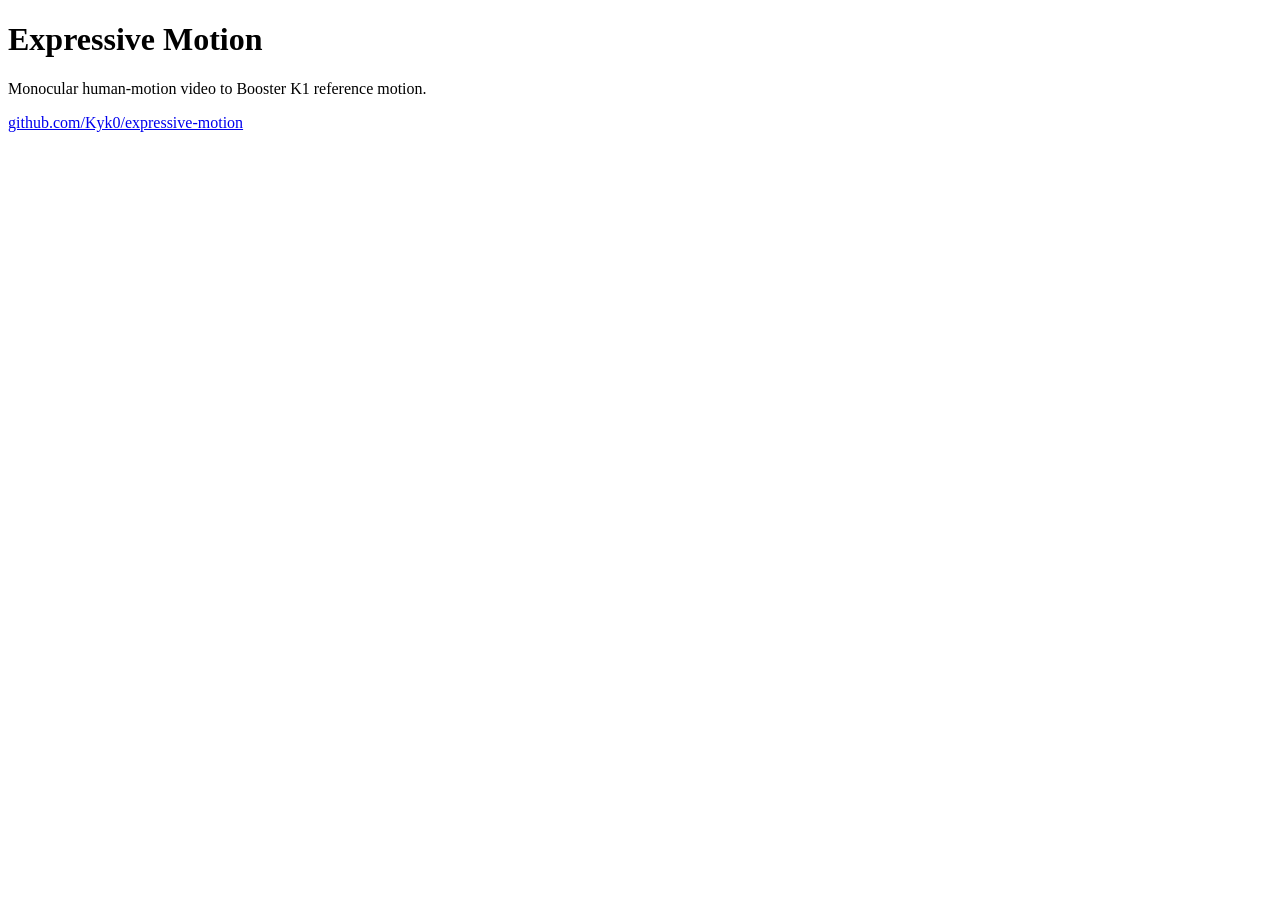
==== docs/index.html @ d025dd34 "Add GitHub Pages redirect for poster QR code" ====
<!DOCTYPE html>
<html lang="en">
<head>
<meta charset="utf-8">
<meta name="viewport" content="width=device-width, initial-scale=1">
<title>Expressive Motion</title>
</head>
<body>
<h1>Expressive Motion</h1>
<p>Monocular human-motion video to Booster K1 reference motion.</p>
<p><a href="https://github.com/Kyk0/expressive-motion">github.com/Kyk0/expressive-motion</a></p>
</body>
</html>
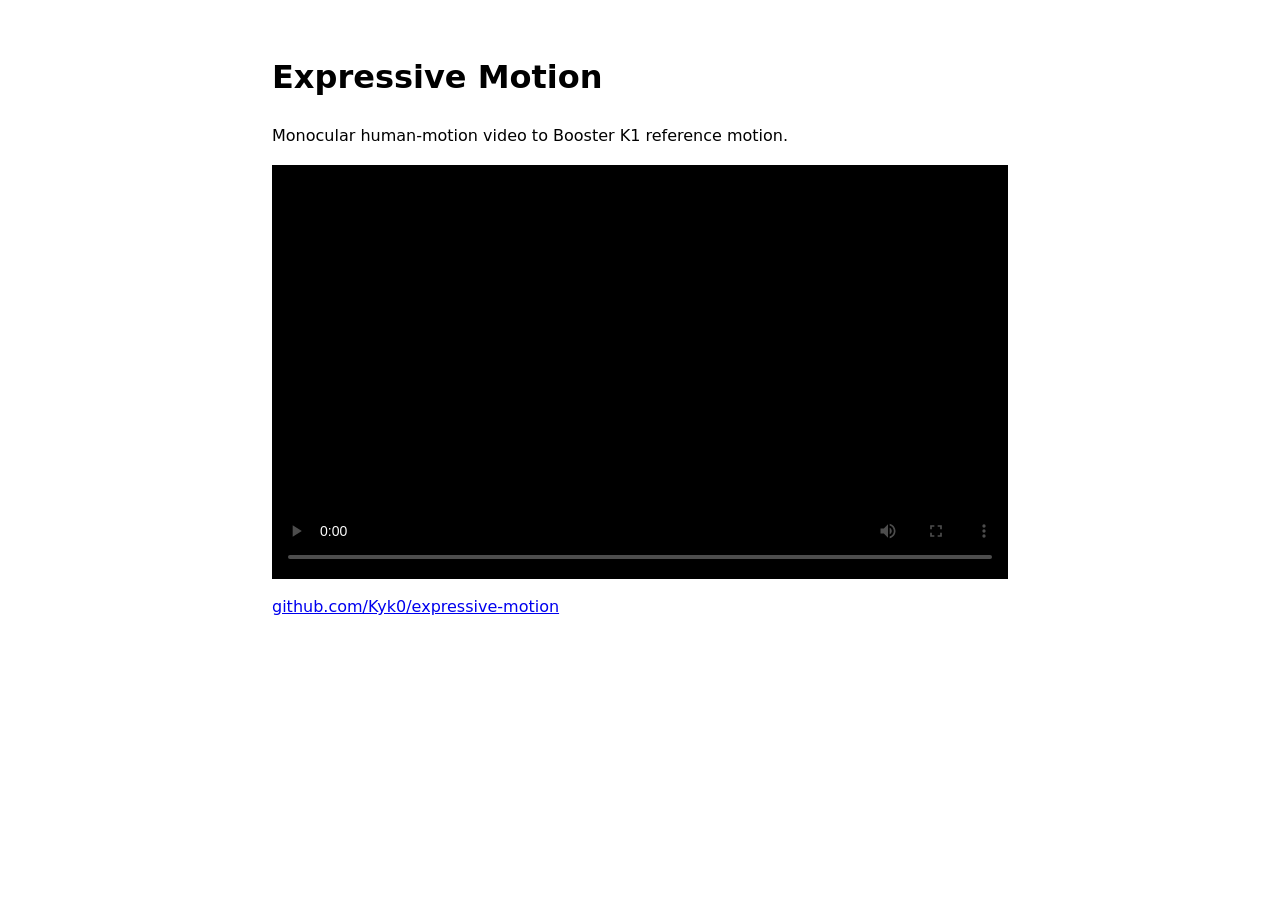
==== commit ddbec5b1: "Update index.html" ====
--- a/docs/index.html
+++ b/docs/index.html
@@ -4,10 +4,23 @@
 <meta charset="utf-8">
 <meta name="viewport" content="width=device-width, initial-scale=1">
 <title>Expressive Motion</title>
+<style>
+  body { max-width: 46rem; margin: 0 auto; padding: 2rem 1.25rem;
+         font-family: system-ui, sans-serif; line-height: 1.55; }
+  video { width: 100%; display: block; background: #000; aspect-ratio: 16/9; }
+</style>
 </head>
 <body>
+
 <h1>Expressive Motion</h1>
 <p>Monocular human-motion video to Booster K1 reference motion.</p>
+
+<video controls playsinline preload="metadata" poster="video/poster.jpg">
+  <source src="video/demo.mp4" type="video/mp4">
+  <a href="video/demo.mp4">Download the video</a>
+</video>
+
 <p><a href="https://github.com/Kyk0/expressive-motion">github.com/Kyk0/expressive-motion</a></p>
+
 </body>
 </html>
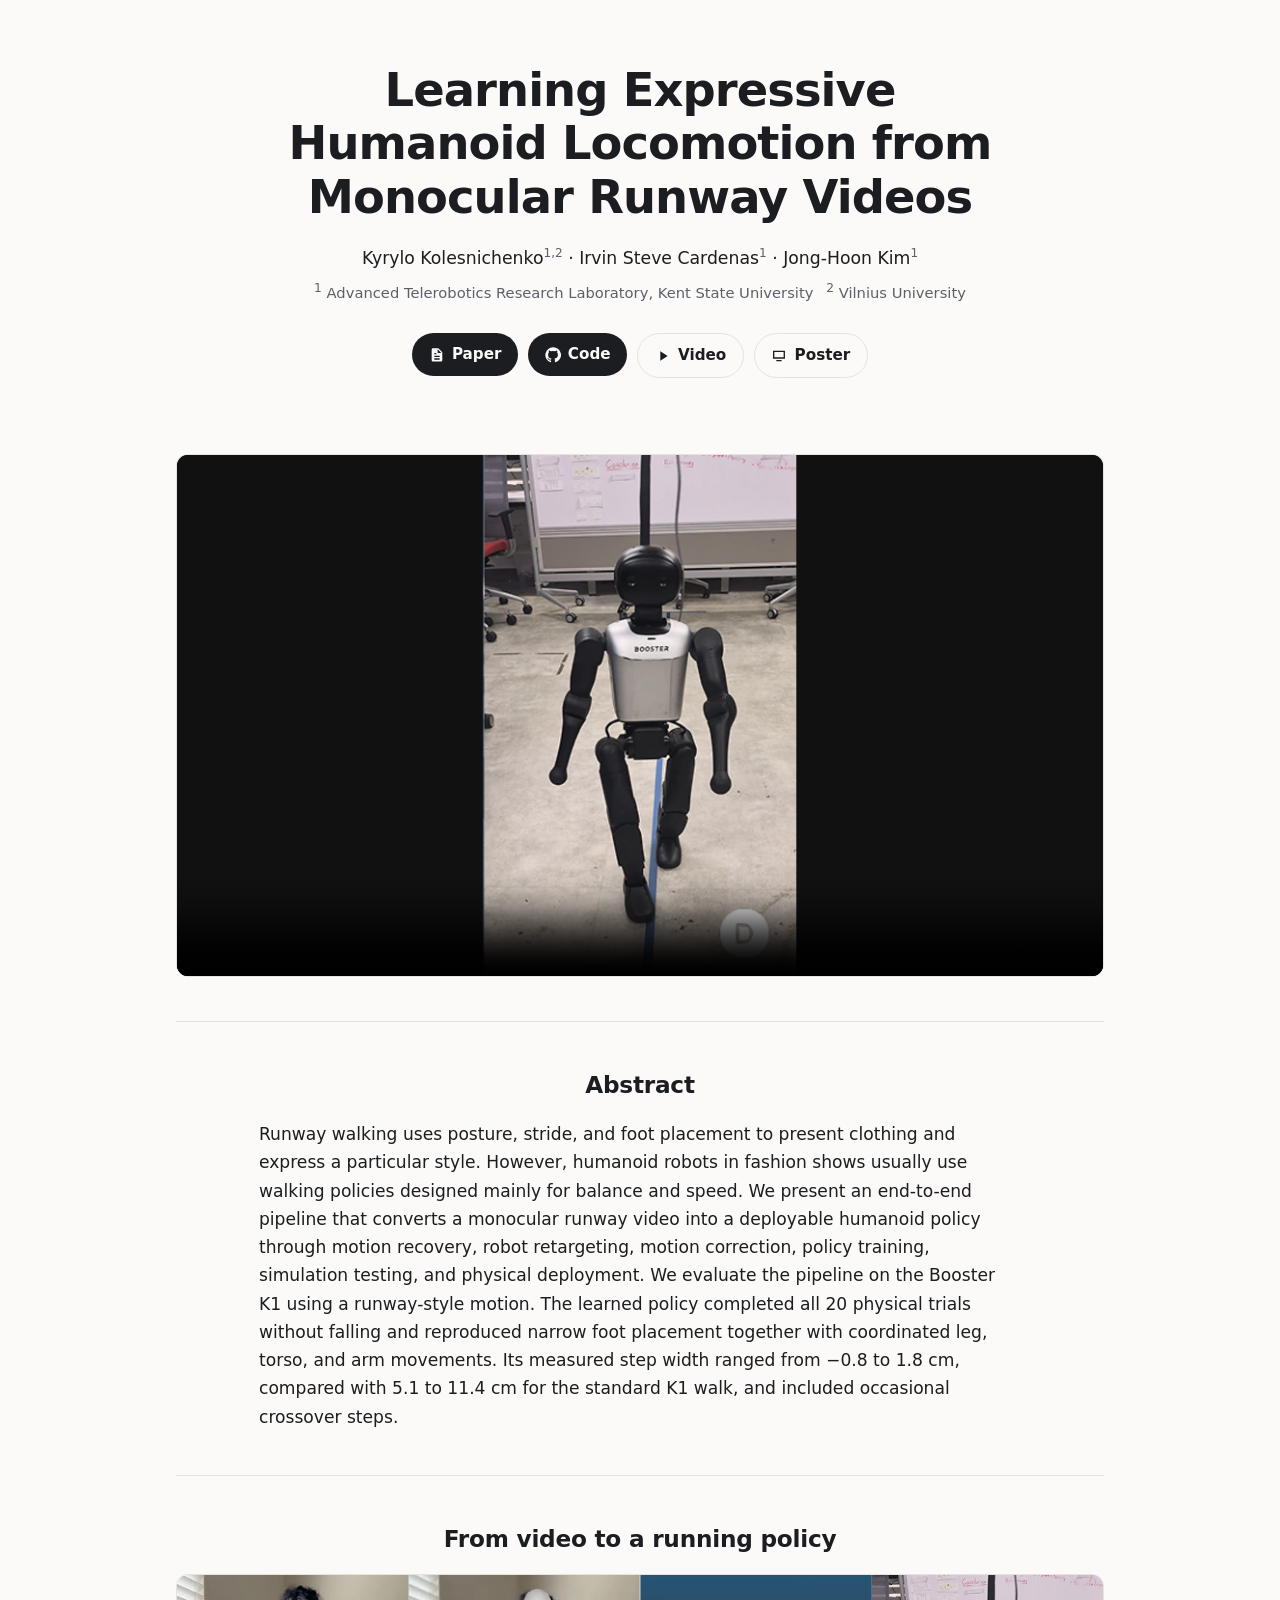
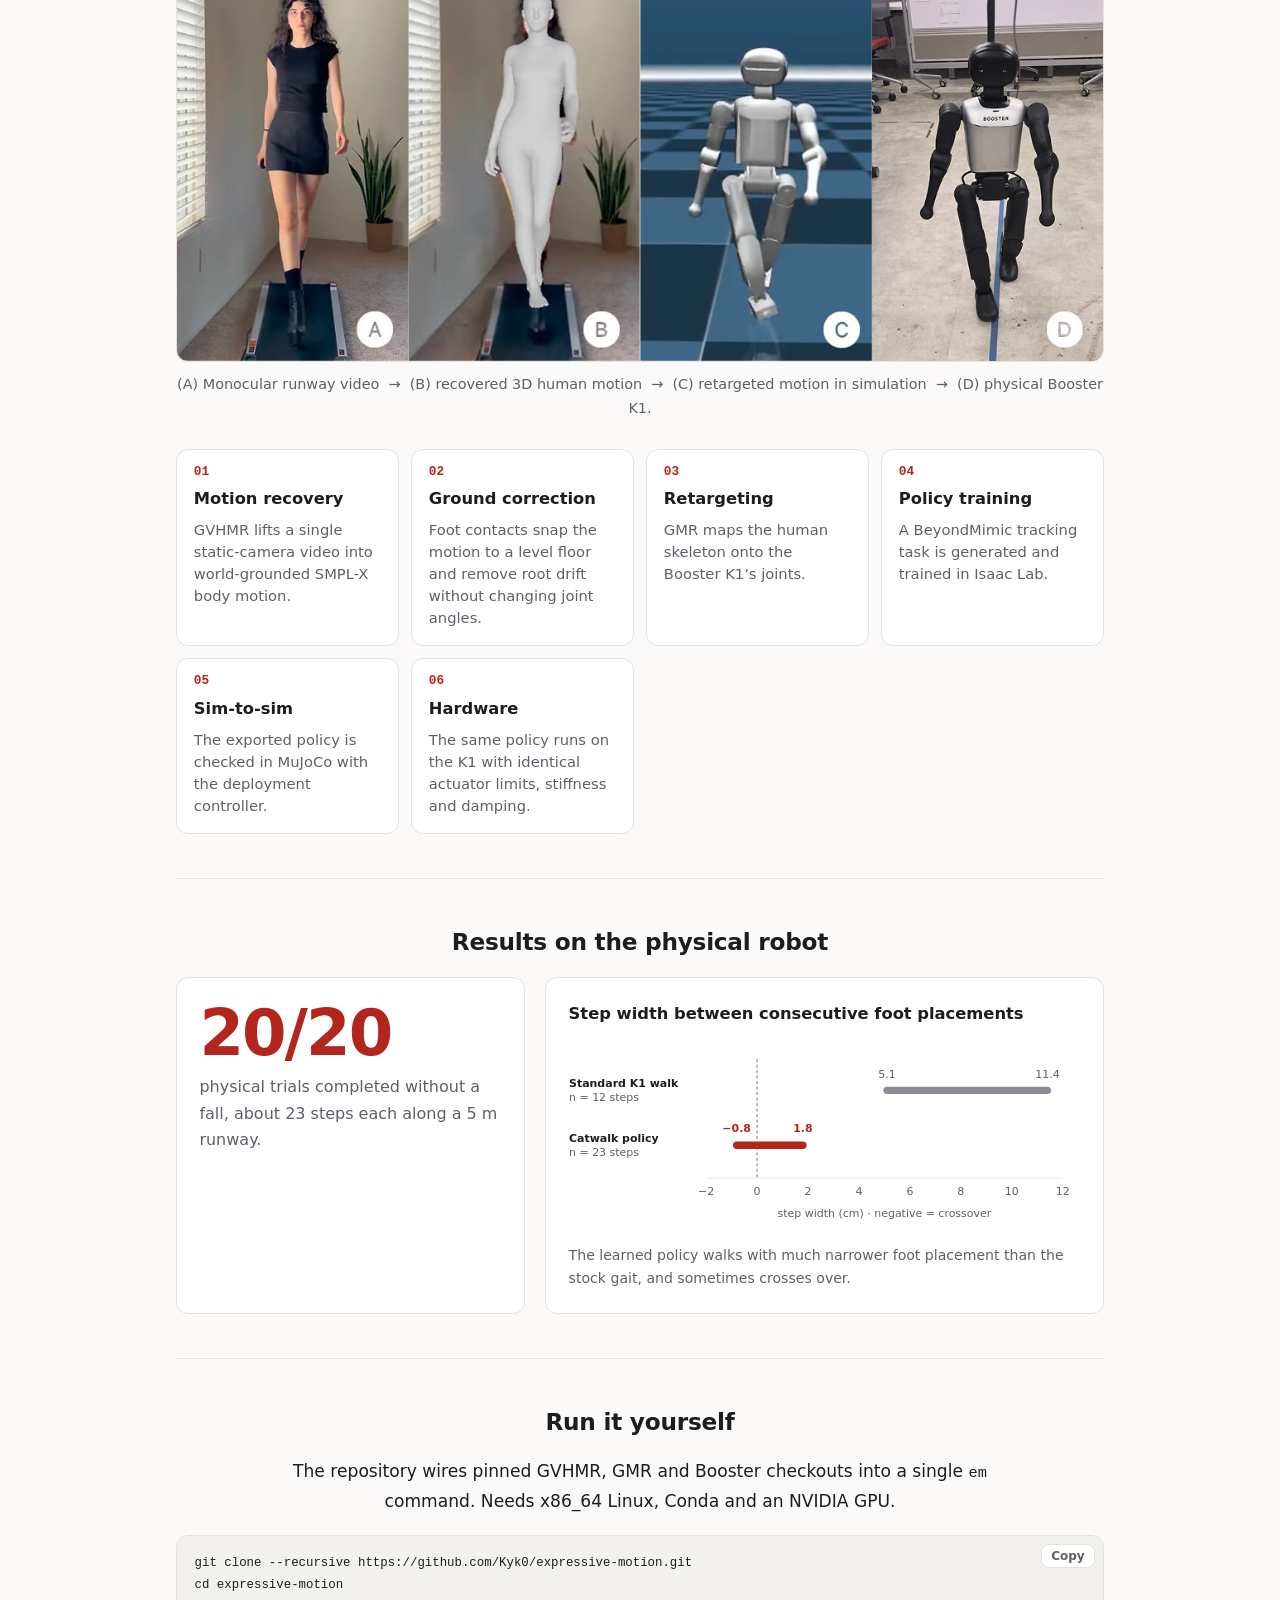
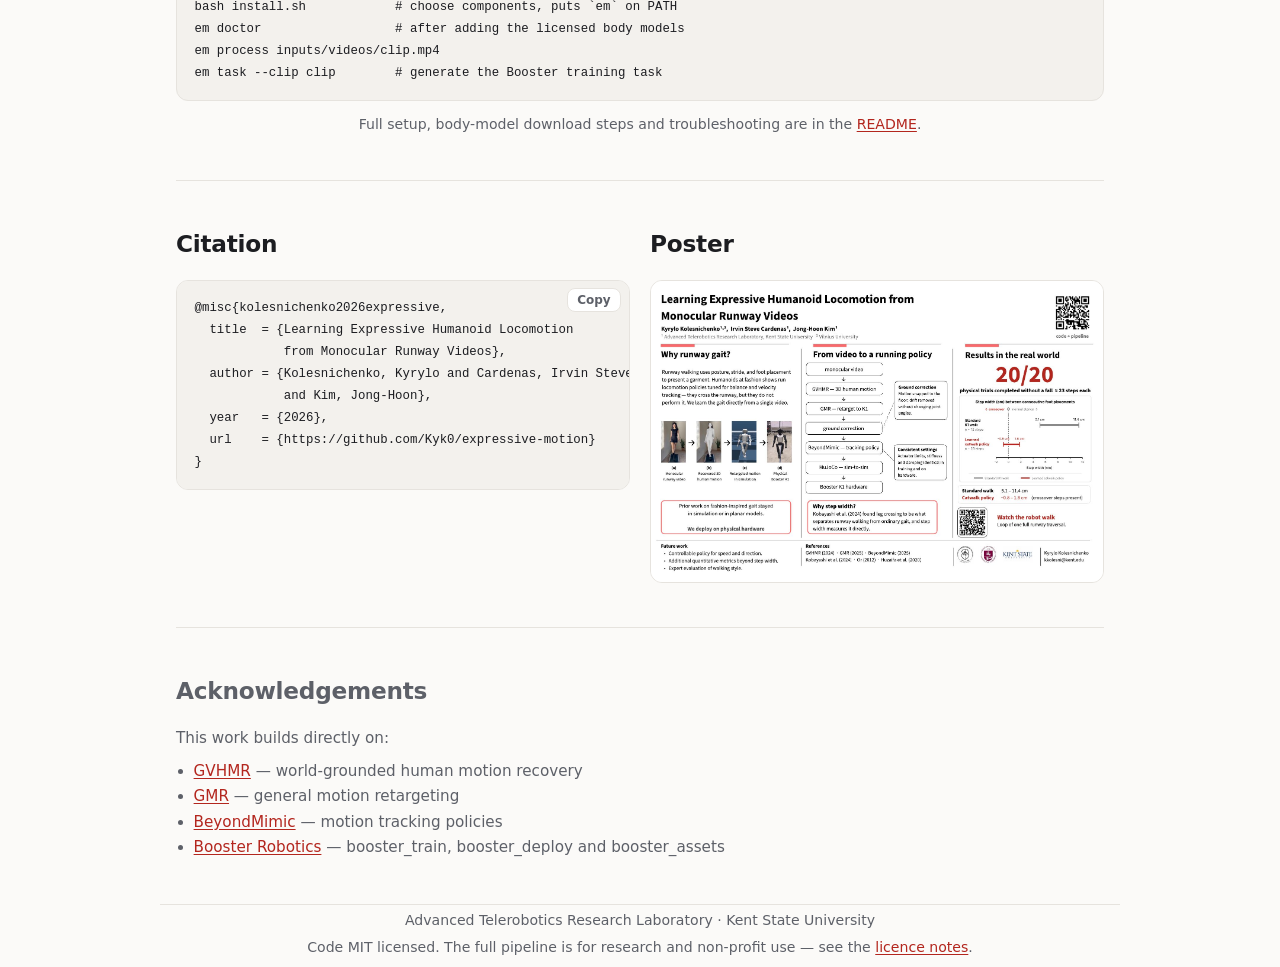
==== commit 22623798: "Polish project page and README for publication - Replace the bare docs pages with a project page (ab" ====
--- a/docs/index.html
+++ b/docs/index.html
@@ -3,24 +3,200 @@
 <head>
 <meta charset="utf-8">
 <meta name="viewport" content="width=device-width, initial-scale=1">
-<title>Expressive Motion</title>
-<style>
-  body { max-width: 46rem; margin: 0 auto; padding: 2rem 1.25rem;
-         font-family: system-ui, sans-serif; line-height: 1.55; }
-  video { width: 100%; display: block; background: #000; aspect-ratio: 16/9; }
-</style>
+<title>Expressive Humanoid Locomotion</title>
+<meta name="description" content="An end-to-end pipeline that turns a single monocular runway video into a deployable Booster K1 humanoid walking policy.">
+<meta name="theme-color" content="#111215">
+<link rel="canonical" href="https://kyk0.github.io/expressive-motion/">
+<link rel="icon" href="assets/favicon.svg" type="image/svg+xml">
+<meta property="og:type" content="website">
+<meta property="og:title" content="Learning Expressive Humanoid Locomotion from Monocular Runway Videos">
+<meta property="og:description" content="From one runway video to a catwalk policy running on a physical Booster K1 humanoid.">
+<meta property="og:url" content="https://kyk0.github.io/expressive-motion/">
+<meta property="og:image" content="https://kyk0.github.io/expressive-motion/assets/og.jpg">
+<meta name="twitter:card" content="summary_large_image">
+<link rel="stylesheet" href="assets/style.css">
 </head>
 <body>
 
-<h1>Expressive Motion</h1>
-<p>Monocular human-motion video to Booster K1 reference motion.</p>
-
-<video controls playsinline preload="metadata" poster="video/poster.jpg">
-  <source src="video/demo.mp4" type="video/mp4">
-  <a href="video/demo.mp4">Download the video</a>
-</video>
-
-<p><a href="https://github.com/Kyk0/expressive-motion">github.com/Kyk0/expressive-motion</a></p>
-
+<header class="hero wrap">
+  <h1>Learning Expressive Humanoid Locomotion from Monocular Runway Videos</h1>
+  <p class="authors">
+    Kyrylo Kolesnichenko<sup>1,2</sup> &middot;
+    Irvin Steve Cardenas<sup>1</sup> &middot;
+    Jong-Hoon Kim<sup>1</sup>
+  </p>
+  <p class="affil"><span><sup>1</sup> Advanced Telerobotics Research Laboratory, Kent State University</span><span><sup>2</sup> Vilnius University</span></p>
+
+  <ul class="links">
+    <li><a class="btn" href="https://github.com/Kyk0/expressive-motion/blob/main/paper/Expressive_Humanoid_Locomotion.pdf">
+      <svg viewBox="0 0 24 24" aria-hidden="true"><path d="M14 2H6a2 2 0 0 0-2 2v16a2 2 0 0 0 2 2h12a2 2 0 0 0 2-2V8zm-1 7V3.5L18.5 9zM8 13h8v2H8zm0 4h8v2H8zm0-8h3v2H8z"/></svg>
+      Paper</a></li>
+    <li><a class="btn" href="https://github.com/Kyk0/expressive-motion">
+      <svg viewBox="0 0 24 24" aria-hidden="true"><path d="M12 .5a11.5 11.5 0 0 0-3.64 22.41c.58.1.79-.25.79-.56v-2c-3.2.7-3.88-1.37-3.88-1.37-.52-1.33-1.28-1.69-1.28-1.69-1.04-.71.08-.7.08-.7 1.15.08 1.76 1.19 1.76 1.19 1.03 1.76 2.69 1.25 3.35.96.1-.75.4-1.25.73-1.54-2.55-.29-5.24-1.28-5.24-5.68 0-1.26.45-2.28 1.19-3.09-.12-.29-.52-1.46.11-3.05 0 0 .97-.31 3.17 1.18a11 11 0 0 1 5.77 0c2.2-1.49 3.17-1.18 3.17-1.18.63 1.59.23 2.76.11 3.05.74.81 1.19 1.83 1.19 3.09 0 4.41-2.7 5.38-5.26 5.67.41.36.78 1.06.78 2.14v3.17c0 .31.21.67.8.56A11.5 11.5 0 0 0 12 .5z"/></svg>
+      Code</a></li>
+    <li><a class="btn ghost" href="video/">
+      <svg viewBox="0 0 24 24" aria-hidden="true"><path d="M8 5v14l11-7z"/></svg>
+      Video</a></li>
+    <li><a class="btn ghost" href="video/expressive-motion_poster.pdf">
+      <svg viewBox="0 0 24 24" aria-hidden="true"><path d="M3 4h18v12H3zm2 2v8h14V6zm3 12h8v2H8z"/></svg>
+      Poster</a></li>
+  </ul>
+</header>
+
+<main class="wrap">
+
+  <section>
+    <figure class="media">
+      <video controls playsinline muted loop preload="metadata" poster="video/poster.jpg">
+        <source src="video/demo.mp4" type="video/mp4">
+        <a href="video/demo.mp4">Download the video</a>
+      </video>
+    </figure>
+  </section>
+
+  <section>
+    <h2 class="center">Abstract</h2>
+    <p class="lead">
+      Runway walking uses posture, stride, and foot placement to present clothing and express a
+      particular style. However, humanoid robots in fashion shows usually use walking policies
+      designed mainly for balance and speed. We present an end-to-end pipeline that converts a
+      monocular runway video into a deployable humanoid policy through motion recovery, robot
+      retargeting, motion correction, policy training, simulation testing, and physical deployment.
+      We evaluate the pipeline on the Booster K1 using a runway-style motion. The learned policy
+      completed all 20 physical trials without falling and reproduced narrow foot placement together
+      with coordinated leg, torso, and arm movements. Its measured step width ranged from &minus;0.8
+      to 1.8&nbsp;cm, compared with 5.1 to 11.4&nbsp;cm for the standard K1 walk, and included
+      occasional crossover steps.
+    </p>
+  </section>
+
+  <section>
+    <h2 class="center">From video to a running policy</h2>
+    <figure>
+      <img class="figure-img" src="assets/pipeline.jpg" width="1119" height="466" loading="lazy"
+           alt="Four panels: a person walking on a runway, the recovered 3D body mesh, the retargeted K1 robot in simulation, and the physical Booster K1 walking.">
+      <figcaption>(A) Monocular runway video &nbsp;&rarr;&nbsp; (B) recovered 3D human motion &nbsp;&rarr;&nbsp; (C) retargeted motion in simulation &nbsp;&rarr;&nbsp; (D) physical Booster K1.</figcaption>
+    </figure>
+
+    <ol class="steps">
+      <li><h3>Motion recovery</h3><p>GVHMR lifts a single static-camera video into world-grounded SMPL-X body motion.</p></li>
+      <li><h3>Ground correction</h3><p>Foot contacts snap the motion to a level floor and remove root drift without changing joint angles.</p></li>
+      <li><h3>Retargeting</h3><p>GMR maps the human skeleton onto the Booster K1&rsquo;s joints.</p></li>
+      <li><h3>Policy training</h3><p>A BeyondMimic tracking task is generated and trained in Isaac Lab.</p></li>
+      <li><h3>Sim-to-sim</h3><p>The exported policy is checked in MuJoCo with the deployment controller.</p></li>
+      <li><h3>Hardware</h3><p>The same policy runs on the K1 with identical actuator limits, stiffness and damping.</p></li>
+    </ol>
+  </section>
+
+  <section>
+    <h2 class="center">Results on the physical robot</h2>
+    <div class="results">
+      <div class="card">
+        <div class="stat">20/20</div>
+        <p class="stat-label">physical trials completed without a fall, about 23 steps each along a 5&nbsp;m runway.</p>
+      </div>
+      <div class="card">
+        <h3>Step width between consecutive foot placements</h3>
+        <svg class="chart" viewBox="0 0 560 200" role="img"
+             aria-label="Step width range: standard K1 walk 5.1 to 11.4 cm; learned catwalk policy minus 0.8 to 1.8 cm.">
+          <line class="zero" x1="205.7" y1="20" x2="205.7" y2="150"/>
+          <line class="axis" x1="150" y1="150" x2="540" y2="150"/>
+          <g class="tick" text-anchor="middle">
+            <text x="150" y="168">&minus;2</text><text x="205.7" y="168">0</text>
+            <text x="261.4" y="168">2</text><text x="317.1" y="168">4</text>
+            <text x="372.9" y="168">6</text><text x="428.6" y="168">8</text>
+            <text x="484.3" y="168">10</text><text x="540" y="168">12</text>
+            <text x="345" y="192">step width (cm) &middot; negative = crossover</text>
+          </g>
+
+          <text class="label" x="0" y="50">Standard K1 walk</text>
+          <text class="sub" x="0" y="66">n = 12 steps</text>
+          <line class="bar-std" x1="347.8" y1="54" x2="523.3" y2="54" stroke-width="8" stroke-linecap="round"/>
+          <text class="val-std" x="347.8" y="40" text-anchor="middle">5.1</text>
+          <text class="val-std" x="523.3" y="40" text-anchor="middle">11.4</text>
+
+          <text class="label" x="0" y="110">Catwalk policy</text>
+          <text class="sub" x="0" y="126">n = 23 steps</text>
+          <line class="bar-cat" x1="183.4" y1="114" x2="255.9" y2="114" stroke-width="8" stroke-linecap="round"/>
+          <text class="val-cat" x="183.4" y="100" text-anchor="middle">&minus;0.8</text>
+          <text class="val-cat" x="255.9" y="100" text-anchor="middle">1.8</text>
+        </svg>
+        <p class="note">The learned policy walks with much narrower foot placement than the stock gait, and sometimes crosses over.</p>
+      </div>
+    </div>
+  </section>
+
+  <section>
+    <h2 class="center">Run it yourself</h2>
+    <p class="lead center" style="margin-bottom:1.25rem">
+      The repository wires pinned GVHMR, GMR and Booster checkouts into a single <code>em</code> command.
+      Needs x86_64 Linux, Conda and an NVIDIA GPU.
+    </p>
+    <div class="copyable">
+      <button class="copy" type="button" data-copy="quickstart">Copy</button>
+<pre id="quickstart"><code>git clone --recursive https://github.com/Kyk0/expressive-motion.git
+cd expressive-motion
+bash install.sh            # choose components, puts `em` on PATH
+em doctor                  # after adding the licensed body models
+em process inputs/videos/clip.mp4
+em task --clip clip        # generate the Booster training task</code></pre>
+    </div>
+    <p class="note center">Full setup, body-model download steps and troubleshooting are in the <a href="https://github.com/Kyk0/expressive-motion#readme">README</a>.</p>
+  </section>
+
+  <section>
+    <div class="two">
+      <div>
+        <h2>Citation</h2>
+        <div class="copyable">
+          <button class="copy" type="button" data-copy="bibtex">Copy</button>
+<pre id="bibtex"><code>@misc{kolesnichenko2026expressive,
+  title  = {Learning Expressive Humanoid Locomotion
+            from Monocular Runway Videos},
+  author = {Kolesnichenko, Kyrylo and Cardenas, Irvin Steve
+            and Kim, Jong-Hoon},
+  year   = {2026},
+  url    = {https://github.com/Kyk0/expressive-motion}
+}</code></pre>
+        </div>
+      </div>
+      <div>
+        <h2>Poster</h2>
+        <a class="poster-link" href="video/expressive-motion_poster.pdf">
+          <img src="assets/poster-thumb.jpg" width="1020" height="681" loading="lazy" alt="Conference poster for the project">
+        </a>
+      </div>
+    </div>
+  </section>
+
+  <section class="credits">
+    <h2>Acknowledgements</h2>
+    This work builds directly on:
+    <ul>
+      <li><a href="https://github.com/zju3dv/GVHMR">GVHMR</a> &mdash; world-grounded human motion recovery</li>
+      <li><a href="https://github.com/YanjieZe/GMR">GMR</a> &mdash; general motion retargeting</li>
+      <li><a href="https://beyondmimic.github.io/">BeyondMimic</a> &mdash; motion tracking policies</li>
+      <li><a href="https://github.com/BoosterRobotics">Booster Robotics</a> &mdash; booster_train, booster_deploy and booster_assets</li>
+    </ul>
+  </section>
+
+</main>
+
+<footer class="wrap">
+  <p>Advanced Telerobotics Research Laboratory &middot; Kent State University</p>
+  <p>Code MIT licensed. The full pipeline is for research and non-profit use &mdash; see the <a href="https://github.com/Kyk0/expressive-motion#license">licence notes</a>.</p>
+</footer>
+
+<script>
+  document.querySelectorAll('.copy').forEach(function (button) {
+    button.addEventListener('click', function () {
+      var text = document.getElementById(button.dataset.copy).innerText;
+      navigator.clipboard.writeText(text).then(function () {
+        button.textContent = 'Copied';
+        setTimeout(function () { button.textContent = 'Copy'; }, 1400);
+      }).catch(function () {});
+    });
+  });
+</script>
 </body>
 </html>
--- a/docs/assets/style.css
+++ b/docs/assets/style.css
@@ -0,0 +1,162 @@
+:root {
+  --bg: #fbfaf8;
+  --surface: #ffffff;
+  --text: #1c1d21;
+  --muted: #5d6068;
+  --line: #e6e3de;
+  --accent: #b3261e;
+  --accent-soft: #fbe9e7;
+  --neutral-bar: #8a8d94;
+  --code-bg: #f3f1ed;
+  --radius: 12px;
+  --max: 60rem;
+  color-scheme: light;
+}
+
+@media (prefers-color-scheme: dark) {
+  :root:not([data-theme="light"]) {
+    --bg: #111215;
+    --surface: #18191d;
+    --text: #ececef;
+    --muted: #a0a3ab;
+    --line: #2a2c31;
+    --accent: #ff7a6e;
+    --accent-soft: #2c1a19;
+    --neutral-bar: #7b7e86;
+    --code-bg: #1d1f23;
+    color-scheme: dark;
+  }
+}
+
+*, *::before, *::after { box-sizing: border-box; }
+
+html { -webkit-text-size-adjust: 100%; }
+
+body {
+  margin: 0;
+  background: var(--bg);
+  color: var(--text);
+  font: 16px/1.65 "Inter", system-ui, -apple-system, "Segoe UI", Roboto, sans-serif;
+  -webkit-font-smoothing: antialiased;
+}
+
+a { color: var(--accent); text-underline-offset: 2px; }
+
+img, video { max-width: 100%; height: auto; display: block; }
+
+.wrap { max-width: var(--max); margin: 0 auto; padding: 0 16px; }
+
+/* Header */
+.hero { padding: 4rem 0 2rem; text-align: center; }
+.hero h1 {
+  font-size: clamp(1.8rem, 4.6vw, 2.9rem);
+  line-height: 1.15;
+  letter-spacing: -0.02em;
+  margin: 0 auto 1.25rem;
+  max-width: 22ch;
+  text-wrap: balance;
+}
+.authors { font-size: 1.08rem; margin: 0; }
+.authors sup { color: var(--muted); font-size: 0.7em; }
+.affil { color: var(--muted); font-size: 0.92rem; margin: 0.35rem 0 0; }
+.affil span { display: inline-block; margin: 0 0.4rem; }
+
+.links {
+  display: flex; flex-wrap: wrap; justify-content: center; gap: 0.6rem;
+  margin: 1.75rem 0 0; padding: 0; list-style: none;
+}
+.btn {
+  display: inline-flex; align-items: center; gap: 0.45rem;
+  padding: 0.55rem 1.05rem; border-radius: 999px;
+  background: var(--text); color: var(--bg);
+  font-weight: 600; font-size: 0.95rem; text-decoration: none;
+  transition: transform .12s ease, opacity .12s ease;
+}
+.btn:hover { transform: translateY(-1px); opacity: .9; }
+.btn.ghost { background: transparent; color: var(--text); border: 1px solid var(--line); }
+.btn svg { width: 1.05em; height: 1.05em; fill: currentColor; }
+
+/* Media */
+.media {
+  border-radius: var(--radius); overflow: hidden;
+  background: #000; border: 1px solid var(--line);
+}
+.media video { width: 100%; aspect-ratio: 16 / 9; background: #000; }
+figure { margin: 0; }
+figcaption { color: var(--muted); font-size: 0.9rem; margin-top: 0.7rem; text-align: center; }
+
+/* Sections */
+section { padding: 2.75rem 0; border-top: 1px solid var(--line); }
+section:first-of-type { border-top: 0; }
+h2 { font-size: 1.45rem; letter-spacing: -0.01em; margin: 0 0 1rem; }
+h3 { font-size: 1.02rem; margin: 0 0 0.35rem; }
+.lead { font-size: 1.07rem; max-width: 70ch; margin: 0 auto; }
+.center { text-align: center; }
+
+.figure-img { border-radius: var(--radius); border: 1px solid var(--line); width: 100%; }
+
+/* Pipeline steps */
+.steps {
+  list-style: none; margin: 1.75rem 0 0; padding: 0;
+  display: grid; gap: 0.75rem;
+  grid-template-columns: repeat(auto-fit, minmax(11.5rem, 1fr));
+  counter-reset: step;
+}
+.steps li {
+  background: var(--surface); border: 1px solid var(--line);
+  border-radius: var(--radius); padding: 1rem 1.05rem;
+  counter-increment: step;
+}
+.steps li::before {
+  content: counter(step, decimal-leading-zero);
+  display: block; color: var(--accent);
+  font: 600 0.8rem/1 ui-monospace, SFMono-Regular, Menlo, monospace;
+  margin-bottom: 0.5rem;
+}
+.steps p { margin: 0; color: var(--muted); font-size: 0.92rem; line-height: 1.5; }
+
+/* Results */
+.results { display: grid; gap: 1.25rem; grid-template-columns: minmax(0, 1fr) minmax(0, 1.6fr); align-items: stretch; }
+@media (max-width: 720px) { .results { grid-template-columns: minmax(0, 1fr); } }
+.card {
+  background: var(--surface); border: 1px solid var(--line);
+  border-radius: var(--radius); padding: 1.4rem;
+}
+.stat { font-size: clamp(2.8rem, 8vw, 4rem); font-weight: 750; line-height: 1; color: var(--accent); letter-spacing: -0.03em; }
+.stat-label { margin: 0.6rem 0 0; color: var(--muted); }
+
+.chart { width: 100%; height: auto; margin-top: 0.5rem; font: 12px system-ui, sans-serif; }
+.chart .axis { stroke: var(--line); }
+.chart .zero { stroke: var(--muted); stroke-dasharray: 3 3; }
+.chart .tick { fill: var(--muted); }
+.chart .label { fill: var(--text); font-weight: 600; }
+.chart .sub { fill: var(--muted); }
+.chart .bar-std { stroke: var(--neutral-bar); }
+.chart .bar-cat { stroke: var(--accent); }
+.chart .val-std { fill: var(--muted); }
+.chart .val-cat { fill: var(--accent); font-weight: 600; }
+.note { color: var(--muted); font-size: 0.88rem; margin: 0.75rem 0 0; }
+
+/* Code */
+pre, code { font-family: ui-monospace, SFMono-Regular, Menlo, Consolas, monospace; }
+pre {
+  background: var(--code-bg); border: 1px solid var(--line); border-radius: var(--radius);
+  padding: 1rem 1.1rem; overflow-x: auto; font-size: 0.86rem; line-height: 1.6; margin: 0;
+}
+code { font-size: 0.9em; }
+.copyable { position: relative; }
+.copy {
+  position: absolute; top: 0.55rem; right: 0.55rem;
+  border: 1px solid var(--line); background: var(--surface); color: var(--muted);
+  border-radius: 8px; padding: 0.25rem 0.6rem; font: 600 0.75rem system-ui, sans-serif; cursor: pointer;
+}
+.copy:hover { color: var(--text); }
+
+.two { display: grid; gap: 1.25rem; grid-template-columns: repeat(auto-fit, minmax(16rem, 1fr)); }
+.poster-link img { border-radius: var(--radius); border: 1px solid var(--line); }
+
+.credits { color: var(--muted); font-size: 0.95rem; }
+.credits ul { padding-left: 1.1rem; margin: 0.5rem 0 0; }
+
+footer { border-top: 1px solid var(--line); padding: 2rem 0 3rem; color: var(--muted); font-size: 0.88rem; text-align: center; }
+footer p { margin: 0.25rem 0; }
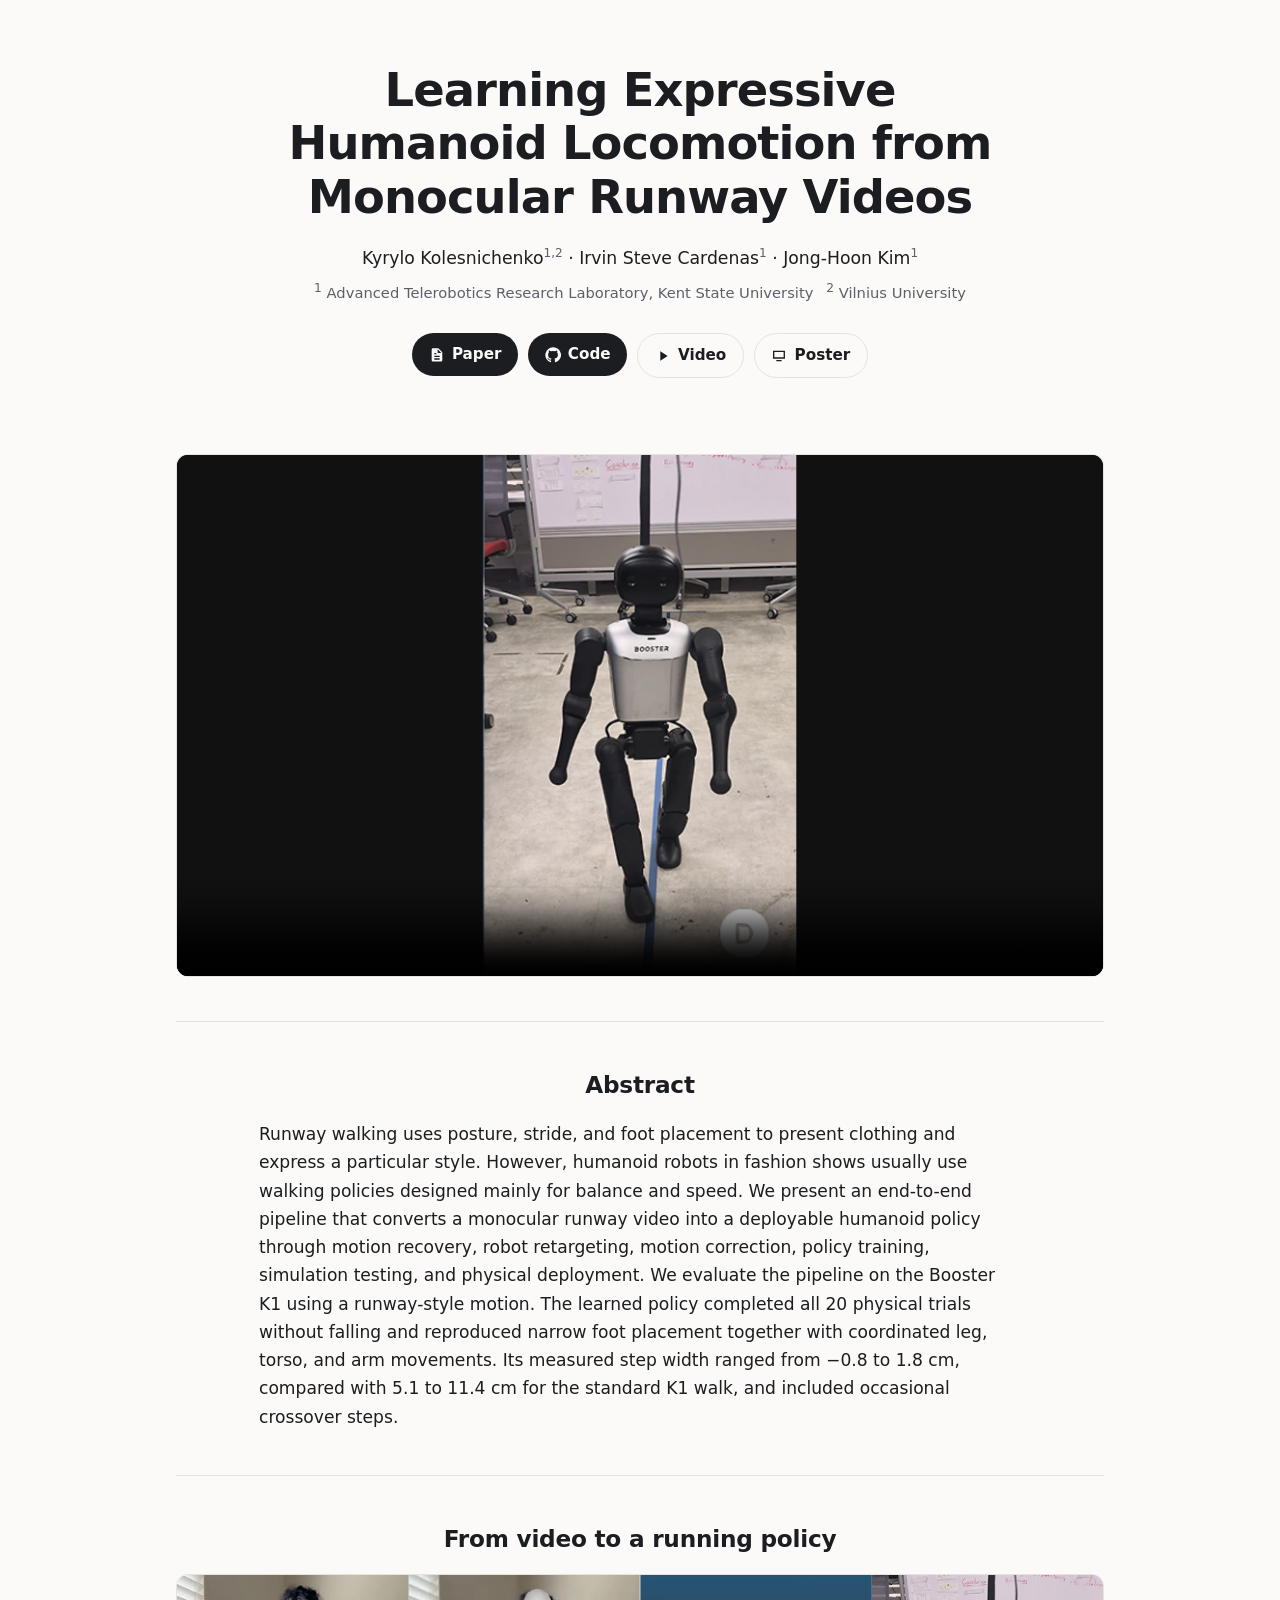
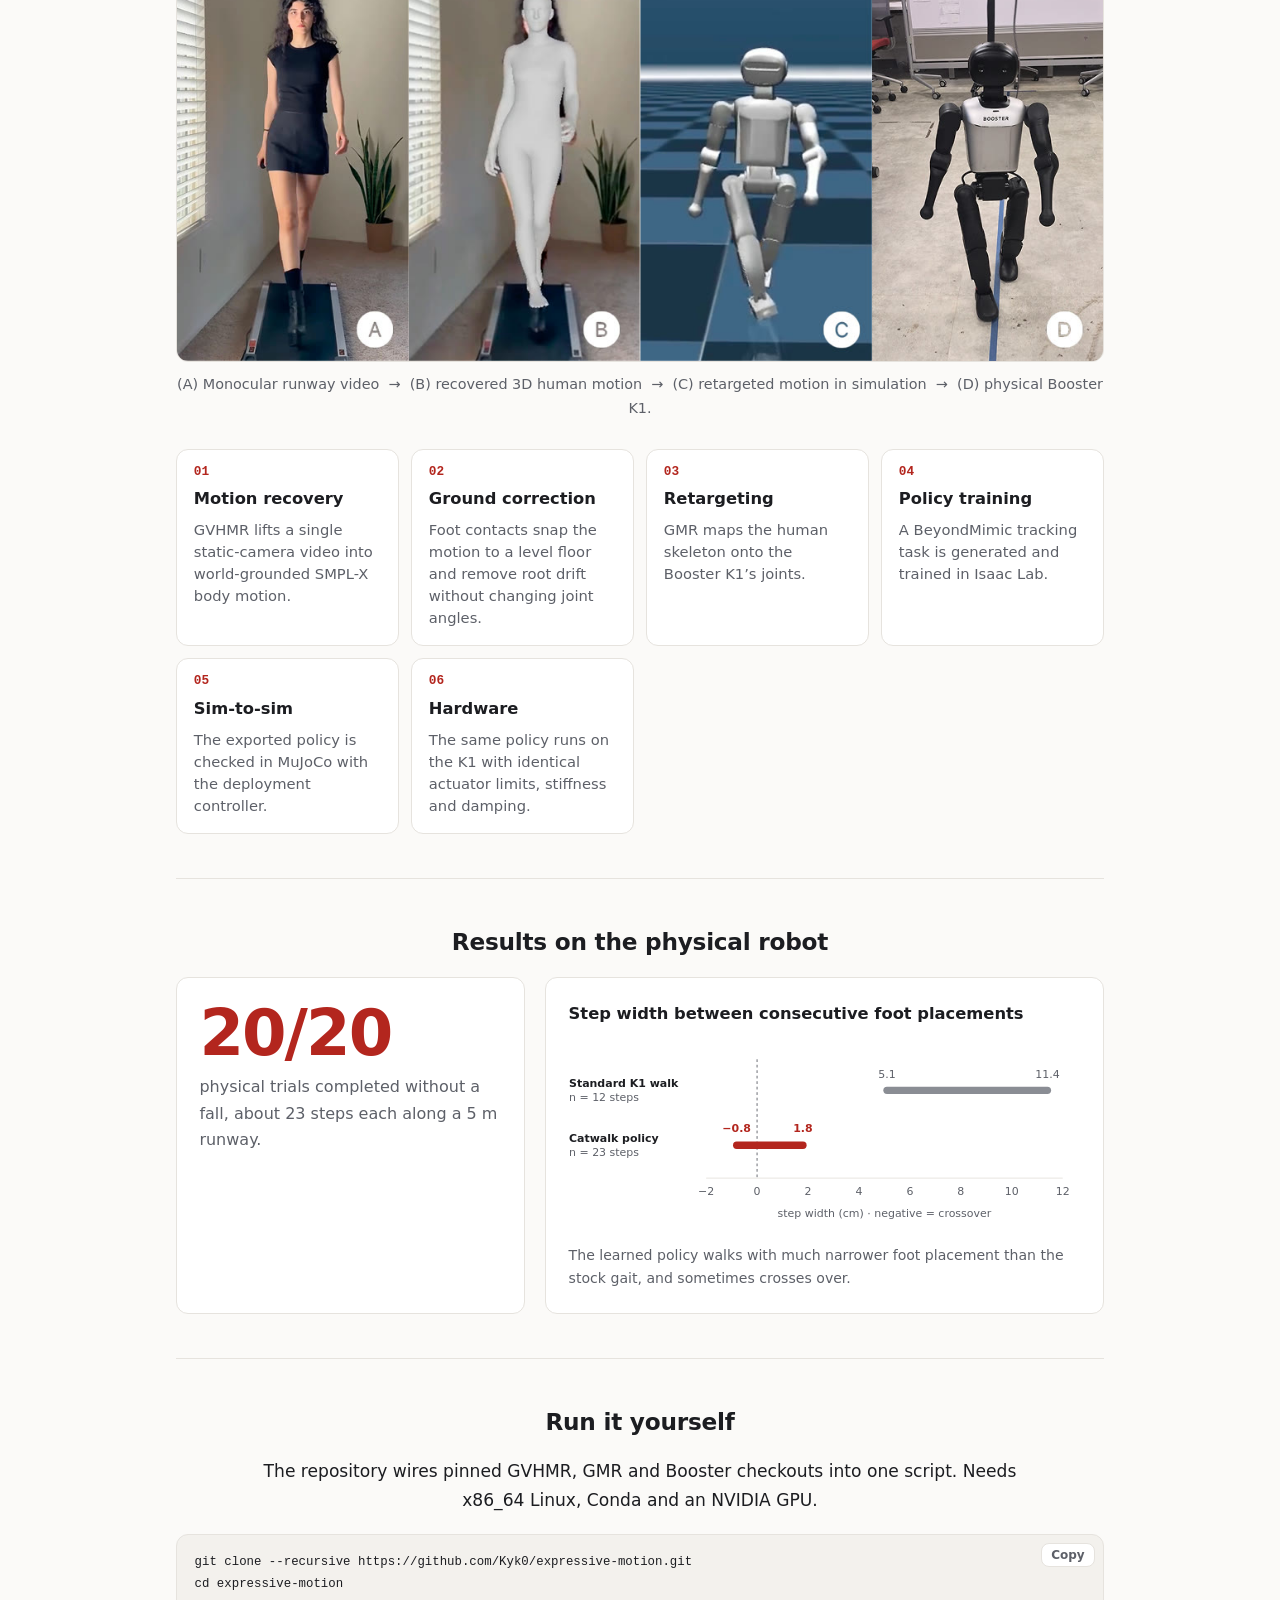
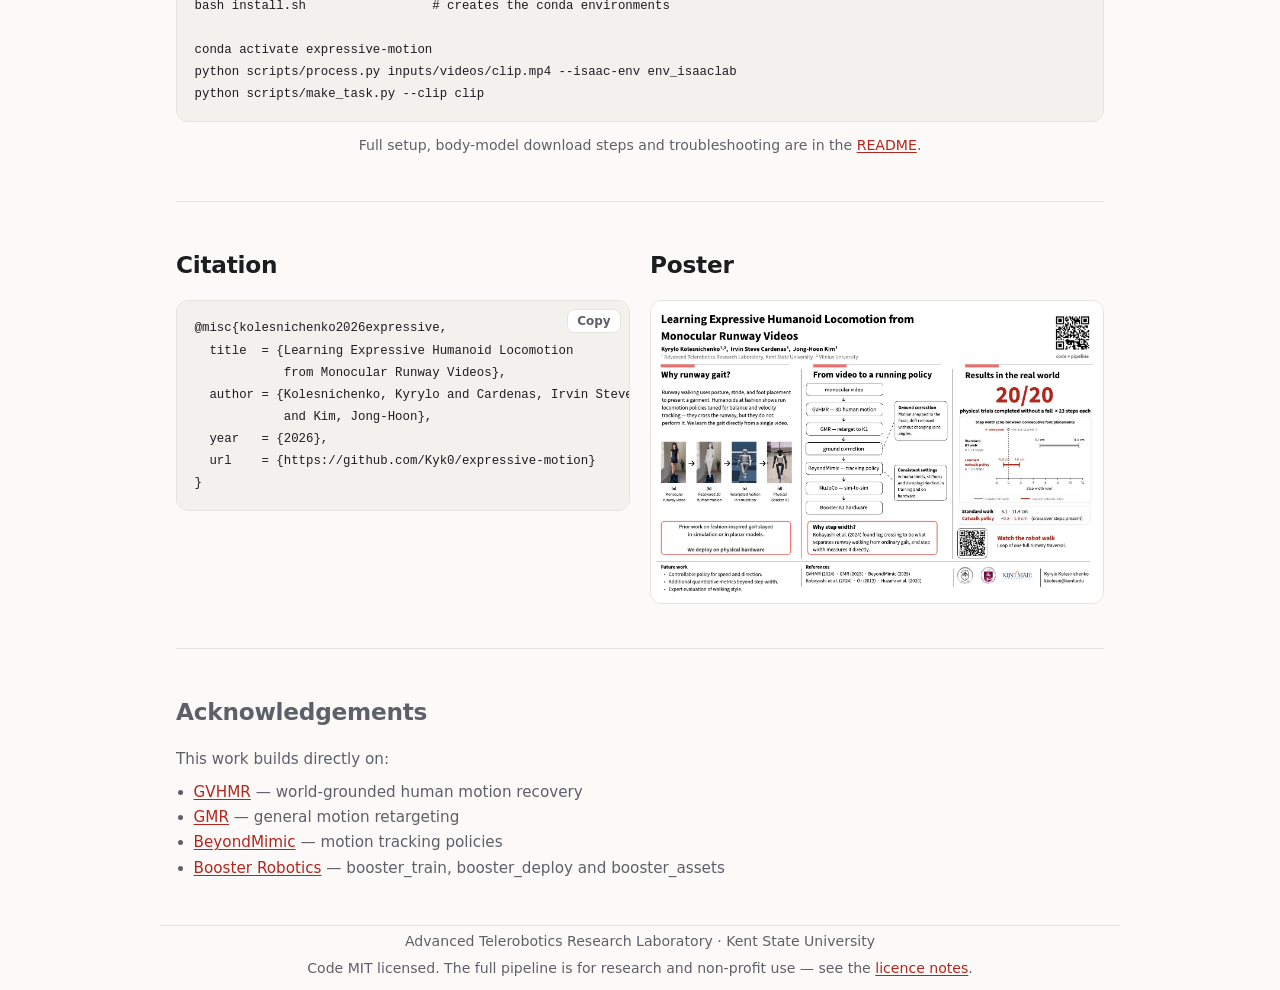
==== commit 762f876f: "Replace the em launcher with plain conda activate + python The em wrapper, a 510-line interactive in" ====
--- a/docs/index.html
+++ b/docs/index.html
@@ -129,17 +129,18 @@
   <section>
     <h2 class="center">Run it yourself</h2>
     <p class="lead center" style="margin-bottom:1.25rem">
-      The repository wires pinned GVHMR, GMR and Booster checkouts into a single <code>em</code> command.
+      The repository wires pinned GVHMR, GMR and Booster checkouts into one script.
       Needs x86_64 Linux, Conda and an NVIDIA GPU.
     </p>
     <div class="copyable">
       <button class="copy" type="button" data-copy="quickstart">Copy</button>
 <pre id="quickstart"><code>git clone --recursive https://github.com/Kyk0/expressive-motion.git
 cd expressive-motion
-bash install.sh            # choose components, puts `em` on PATH
-em doctor                  # after adding the licensed body models
-em process inputs/videos/clip.mp4
-em task --clip clip        # generate the Booster training task</code></pre>
+bash install.sh                 # creates the conda environments
+
+conda activate expressive-motion
+python scripts/process.py inputs/videos/clip.mp4 --isaac-env env_isaaclab
+python scripts/make_task.py --clip clip</code></pre>
     </div>
     <p class="note center">Full setup, body-model download steps and troubleshooting are in the <a href="https://github.com/Kyk0/expressive-motion#readme">README</a>.</p>
   </section>
